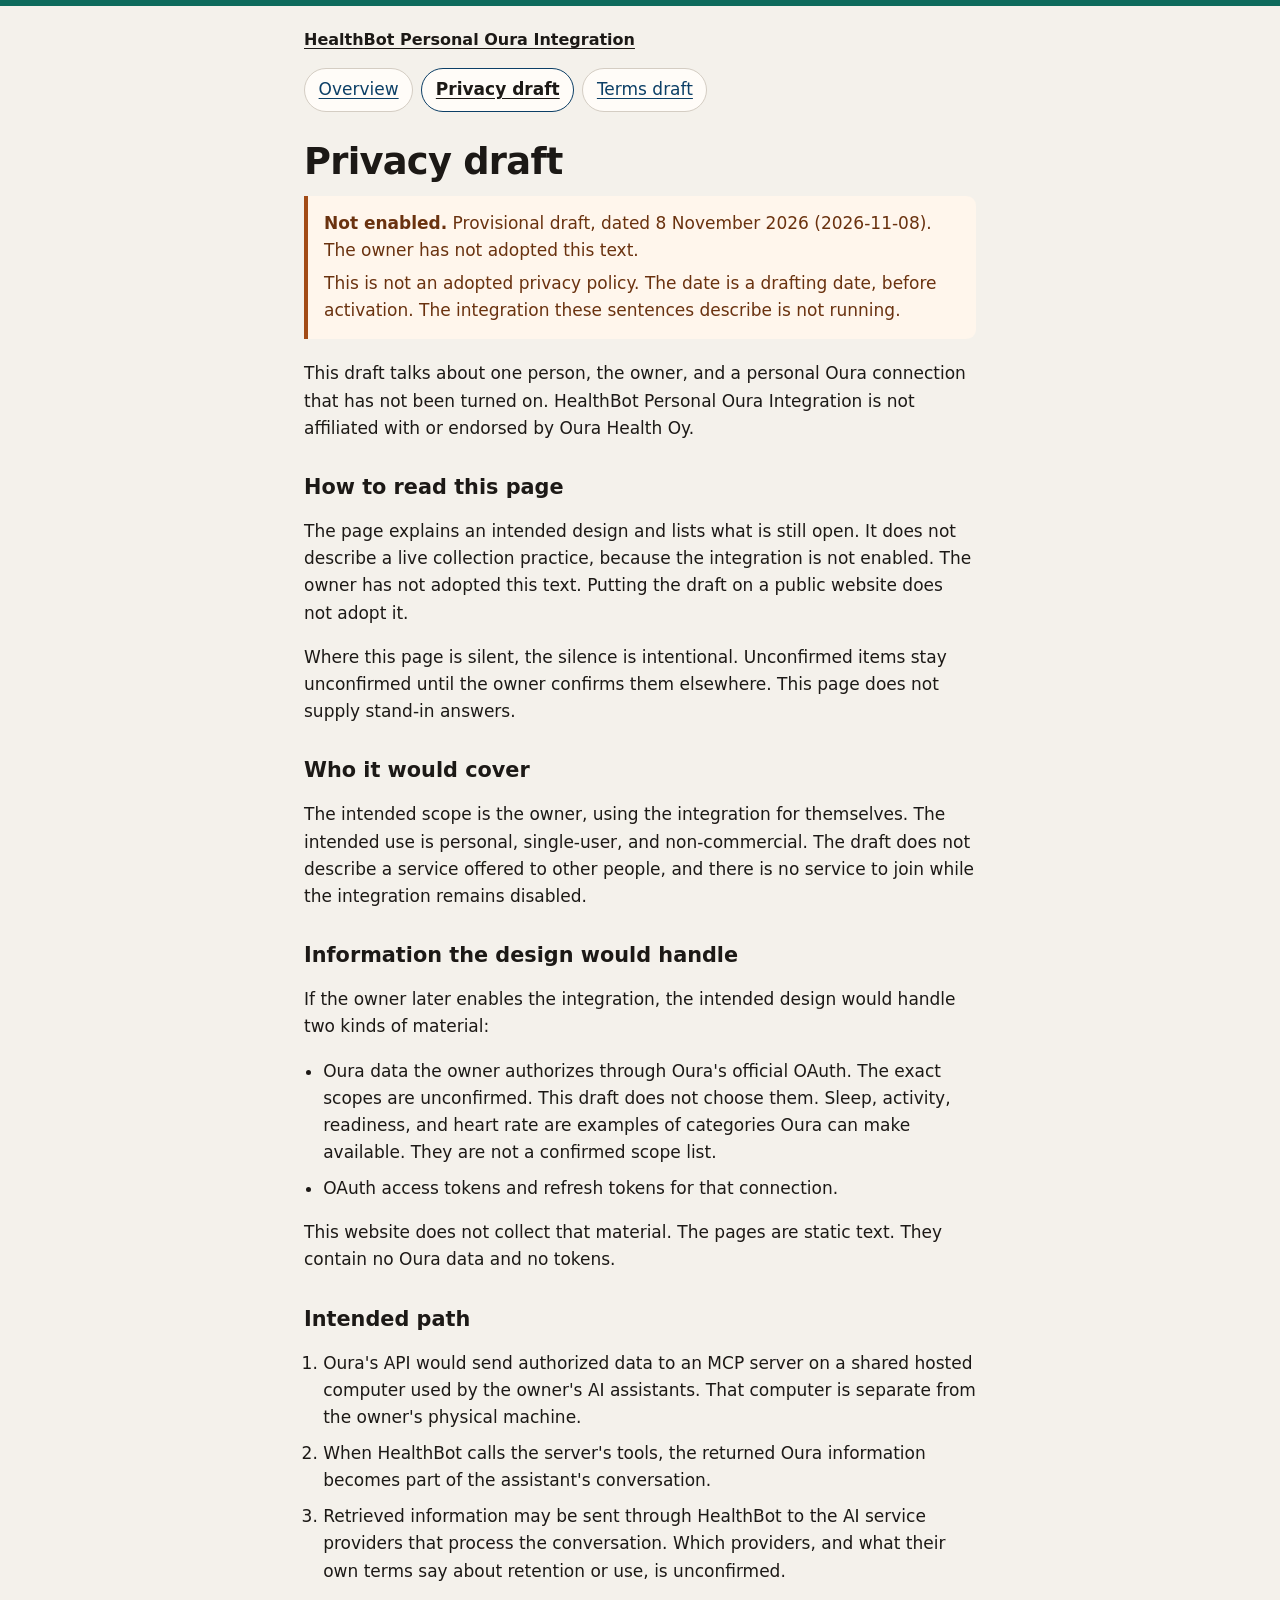
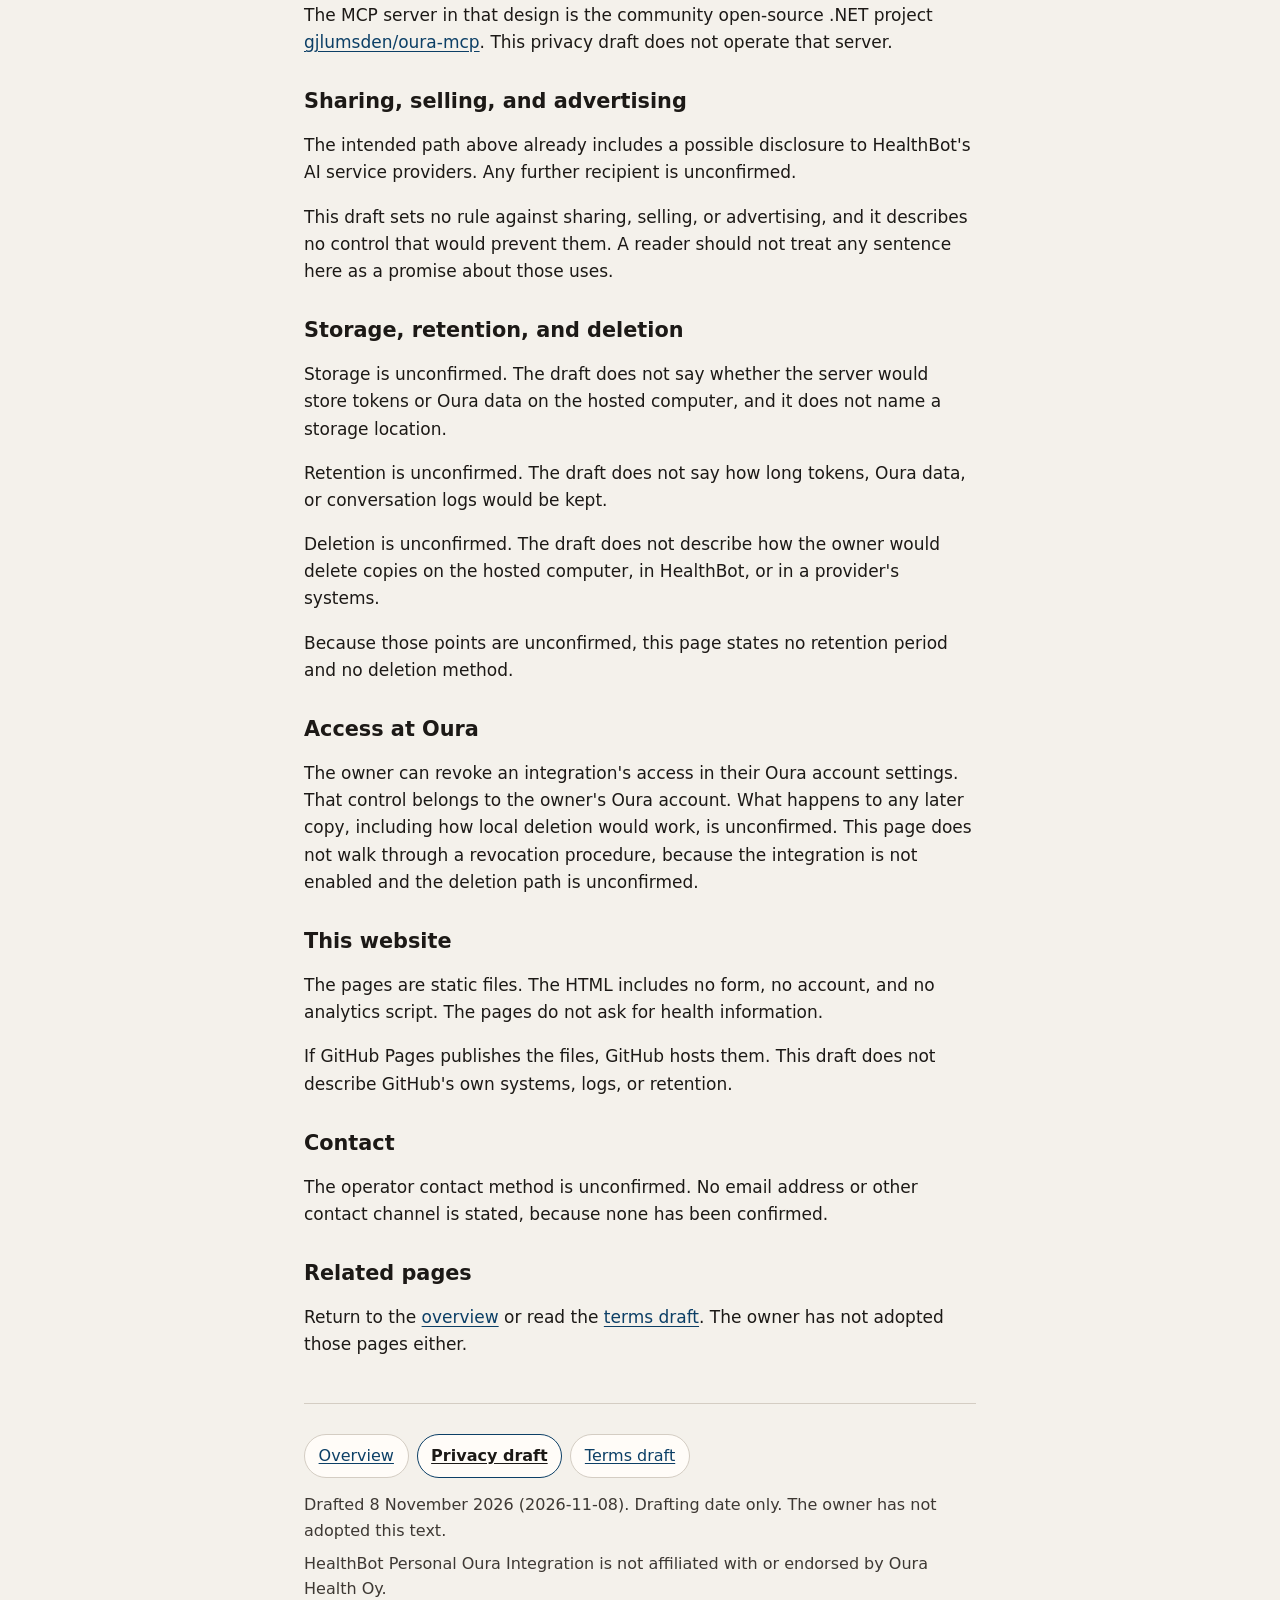
==== docs/privacy/index.html @ 189f6be8 "Add provisional public pages for the Oura integration Publish a static overview, privacy draft, and " ====
<!DOCTYPE html>
<html lang="en">
<head>
  <meta charset="utf-8">
  <meta name="viewport" content="width=device-width, initial-scale=1">
  <meta name="description" content="Provisional privacy draft for HealthBot Personal Oura Integration. The owner has not adopted it. The integration is not enabled.">
  <meta name="color-scheme" content="light dark">
  <title>Privacy draft | HealthBot Personal Oura Integration</title>
  <link rel="stylesheet" href="../site.css">
</head>
<body>
  <a class="skip" href="#content">Skip to content</a>
  <header class="wrap">
    <a class="site-name" href="../">HealthBot Personal Oura Integration</a>
    <nav aria-label="Pages">
      <ul class="nav-list">
        <li><a href="../">Overview</a></li>
        <li><a href="./" aria-current="page">Privacy draft</a></li>
        <li><a href="../terms/">Terms draft</a></li>
      </ul>
    </nav>
  </header>
  <main id="content" class="wrap" tabindex="-1">
    <h1>Privacy draft</h1>
    <div class="banner" role="note">
      <p><strong>Not enabled.</strong> Provisional draft, dated <time datetime="2026-11-08">8 November 2026</time> (2026-11-08). The owner has not adopted this text.</p>
      <p>This is not an adopted privacy policy. The date is a drafting date, before activation. The integration these sentences describe is not running.</p>
    </div>
    <p>This draft talks about one person, the owner, and a personal Oura connection that has not been turned on. HealthBot Personal Oura Integration is not affiliated with or endorsed by Oura Health Oy.</p>

    <h2>How to read this page</h2>
    <p>The page explains an intended design and lists what is still open. It does not describe a live collection practice, because the integration is not enabled. The owner has not adopted this text. Putting the draft on a public website does not adopt it.</p>
    <p>Where this page is silent, the silence is intentional. Unconfirmed items stay unconfirmed until the owner confirms them elsewhere. This page does not supply stand-in answers.</p>

    <h2>Who it would cover</h2>
    <p>The intended scope is the owner, using the integration for themselves. The intended use is personal, single-user, and non-commercial. The draft does not describe a service offered to other people, and there is no service to join while the integration remains disabled.</p>

    <h2>Information the design would handle</h2>
    <p>If the owner later enables the integration, the intended design would handle two kinds of material:</p>
    <ul class="plain-list">
      <li>Oura data the owner authorizes through Oura's official OAuth. The exact scopes are unconfirmed. This draft does not choose them. Sleep, activity, readiness, and heart rate are examples of categories Oura can make available. They are not a confirmed scope list.</li>
      <li>OAuth access tokens and refresh tokens for that connection.</li>
    </ul>
    <p>This website does not collect that material. The pages are static text. They contain no Oura data and no tokens.</p>

    <h2>Intended path</h2>
    <ol class="steps">
      <li>Oura's API would send authorized data to an MCP server on a shared hosted computer used by the owner's AI assistants. That computer is separate from the owner's physical machine.</li>
      <li>When HealthBot calls the server's tools, the returned Oura information becomes part of the assistant's conversation.</li>
      <li>Retrieved information may be sent through HealthBot to the AI service providers that process the conversation. Which providers, and what their own terms say about retention or use, is unconfirmed.</li>
    </ol>
    <p>The MCP server in that design is the community open-source .NET project <a href="https://github.com/gjlumsden/oura-mcp">gjlumsden/oura-mcp</a>. This privacy draft does not operate that server.</p>

    <h2>Sharing, selling, and advertising</h2>
    <p>The intended path above already includes a possible disclosure to HealthBot's AI service providers. Any further recipient is unconfirmed.</p>
    <p>This draft sets no rule against sharing, selling, or advertising, and it describes no control that would prevent them. A reader should not treat any sentence here as a promise about those uses.</p>

    <h2>Storage, retention, and deletion</h2>
    <p>Storage is unconfirmed. The draft does not say whether the server would store tokens or Oura data on the hosted computer, and it does not name a storage location.</p>
    <p>Retention is unconfirmed. The draft does not say how long tokens, Oura data, or conversation logs would be kept.</p>
    <p>Deletion is unconfirmed. The draft does not describe how the owner would delete copies on the hosted computer, in HealthBot, or in a provider's systems.</p>
    <p>Because those points are unconfirmed, this page states no retention period and no deletion method.</p>

    <h2>Access at Oura</h2>
    <p>The owner can revoke an integration's access in their Oura account settings. That control belongs to the owner's Oura account. What happens to any later copy, including how local deletion would work, is unconfirmed. This page does not walk through a revocation procedure, because the integration is not enabled and the deletion path is unconfirmed.</p>

    <h2>This website</h2>
    <p>The pages are static files. The HTML includes no form, no account, and no analytics script. The pages do not ask for health information.</p>
    <p>If GitHub Pages publishes the files, GitHub hosts them. This draft does not describe GitHub's own systems, logs, or retention.</p>

    <h2>Contact</h2>
    <p>The operator contact method is unconfirmed. No email address or other contact channel is stated, because none has been confirmed.</p>

    <h2>Related pages</h2>
    <p>Return to the <a href="../">overview</a> or read the <a href="../terms/">terms draft</a>. The owner has not adopted those pages either.</p>
  </main>
  <footer class="wrap">
    <nav aria-label="Footer">
      <ul class="nav-list">
        <li><a href="../">Overview</a></li>
        <li><a href="./" aria-current="page">Privacy draft</a></li>
        <li><a href="../terms/">Terms draft</a></li>
      </ul>
    </nav>
    <p>Drafted <time datetime="2026-11-08">8 November 2026</time> (2026-11-08). Drafting date only. The owner has not adopted this text.</p>
    <p>HealthBot Personal Oura Integration is not affiliated with or endorsed by Oura Health Oy.</p>
  </footer>
</body>
</html>
---- docs/site.css ----
:root {
  color-scheme: light dark;
  --bg: #f4f1eb;
  --paper: #fffcf8;
  --ink: #1c1916;
  --muted: #3d3833;
  --line: #d4cdc3;
  --accent: #0c3f66;
  --accent-hover: #07283f;
  --visited: #5c2d78;
  --banner-bg: #fff6ec;
  --banner-ink: #6a320f;
  --banner-line: #a24b16;
  --mark: #0e6b5c;
  --focus: #0b5cab;
}

@media (prefers-color-scheme: dark) {
  :root {
    --bg: #12110f;
    --paper: #1c1a17;
    --ink: #f6f2eb;
    --muted: #ddd6cc;
    --line: #3f382f;
    --accent: #9ed0f5;
    --accent-hover: #d2ebfc;
    --visited: #e7c8f8;
    --banner-bg: #2a2118;
    --banner-ink: #f8e6d4;
    --banner-line: #e0a36a;
    --mark: #8fd9c8;
    --focus: #8ec5ff;
  }
}

*,
*::before,
*::after {
  box-sizing: border-box;
}

html {
  scroll-behavior: auto;
}

body {
  margin: 0;
  background: var(--bg);
  color: var(--ink);
  font-family: system-ui, -apple-system, "Segoe UI", Roboto, "Helvetica Neue", Arial, sans-serif;
  font-size: 1.0625rem;
  line-height: 1.6;
  border-top: 6px solid var(--mark);
}

.skip {
  position: absolute;
  left: 0.75rem;
  top: 0.75rem;
  transform: translateY(-200%);
  background: var(--paper);
  color: var(--ink);
  padding: 0.55rem 0.8rem;
  border-radius: 0.4rem;
  z-index: 2;
}

.skip:focus {
  transform: none;
  outline: 3px solid var(--focus);
  outline-offset: 2px;
}

.wrap {
  width: min(42rem, calc(100% - 2rem));
  margin-inline: auto;
}

header.wrap {
  padding-top: 1.25rem;
}

footer.wrap {
  padding-bottom: 3rem;
}

.site-name {
  display: inline-block;
  margin: 0;
  color: var(--ink);
  font-size: 1rem;
  font-weight: 600;
  line-height: 1.4;
  text-decoration: underline;
  text-decoration-thickness: 1px;
  text-underline-offset: 0.18em;
}

.nav-list {
  display: flex;
  flex-wrap: wrap;
  gap: 0.5rem;
  list-style: none;
  margin: 0.9rem 0 0;
  padding: 0;
}

.nav-list a {
  display: inline-flex;
  align-items: center;
  justify-content: center;
  min-height: 2.75rem;
  padding: 0.35rem 0.85rem;
  border: 1px solid var(--line);
  border-radius: 999px;
  background: var(--paper);
  color: var(--accent);
  text-decoration: underline;
  text-underline-offset: 0.15em;
}

.nav-list a[aria-current="page"] {
  border-color: var(--accent);
  color: var(--ink);
  font-weight: 600;
}

h1 {
  margin: 1.75rem 0 0.75rem;
  font-size: clamp(1.75rem, 1.2rem + 2.2vw, 2.3rem);
  line-height: 1.2;
  letter-spacing: -0.02em;
  text-wrap: balance;
}

h2 {
  margin: 2rem 0 0.55rem;
  font-size: 1.3rem;
  line-height: 1.3;
}

p,
li,
dd {
  max-width: 65ch;
}

a {
  color: var(--accent);
  text-underline-offset: 0.15em;
  overflow-wrap: anywhere;
}

a:visited {
  color: var(--visited);
}

a:hover {
  color: var(--accent-hover);
}

a:focus-visible {
  outline: 3px solid var(--focus);
  outline-offset: 3px;
}

.banner {
  margin: 0 0 1.35rem;
  padding: 0.9rem 1rem;
  border-left: 4px solid var(--banner-line);
  border-radius: 0 0.6rem 0.6rem 0;
  background: var(--banner-bg);
  color: var(--banner-ink);
}

.banner p {
  margin: 0.35rem 0 0;
}

.banner p:first-child {
  margin-top: 0;
}

.steps,
.plain-list {
  padding-left: 1.2rem;
}

.steps li,
.plain-list li {
  margin: 0.55rem 0;
}

.facts {
  margin: 0.4rem 0 0;
}

.facts div {
  padding: 0.8rem 0;
  border-top: 1px solid var(--line);
}

.facts dt {
  font-weight: 600;
}

.facts dd {
  margin: 0.25rem 0 0;
  color: var(--muted);
}

footer {
  margin-top: 2.75rem;
  padding-top: 1rem;
  border-top: 1px solid var(--line);
  color: var(--muted);
  font-size: 1rem;
}

footer p {
  margin: 0.45rem 0;
}

footer .nav-list {
  margin-bottom: 0.9rem;
}

@media (max-width: 40rem) {
  .wrap {
    width: min(42rem, calc(100% - 1.5rem));
  }

  header.wrap {
    padding-top: 1rem;
  }

  h1 {
    font-size: 1.75rem;
  }

  .nav-list li {
    flex: 1 1 100%;
  }

  .nav-list a {
    width: 100%;
  }
}

@media print {
  body {
    border-top: 0;
    background: #fff;
    color: #000;
  }

  .skip,
  .nav-list {
    display: none;
  }

  a {
    color: #000;
  }
}
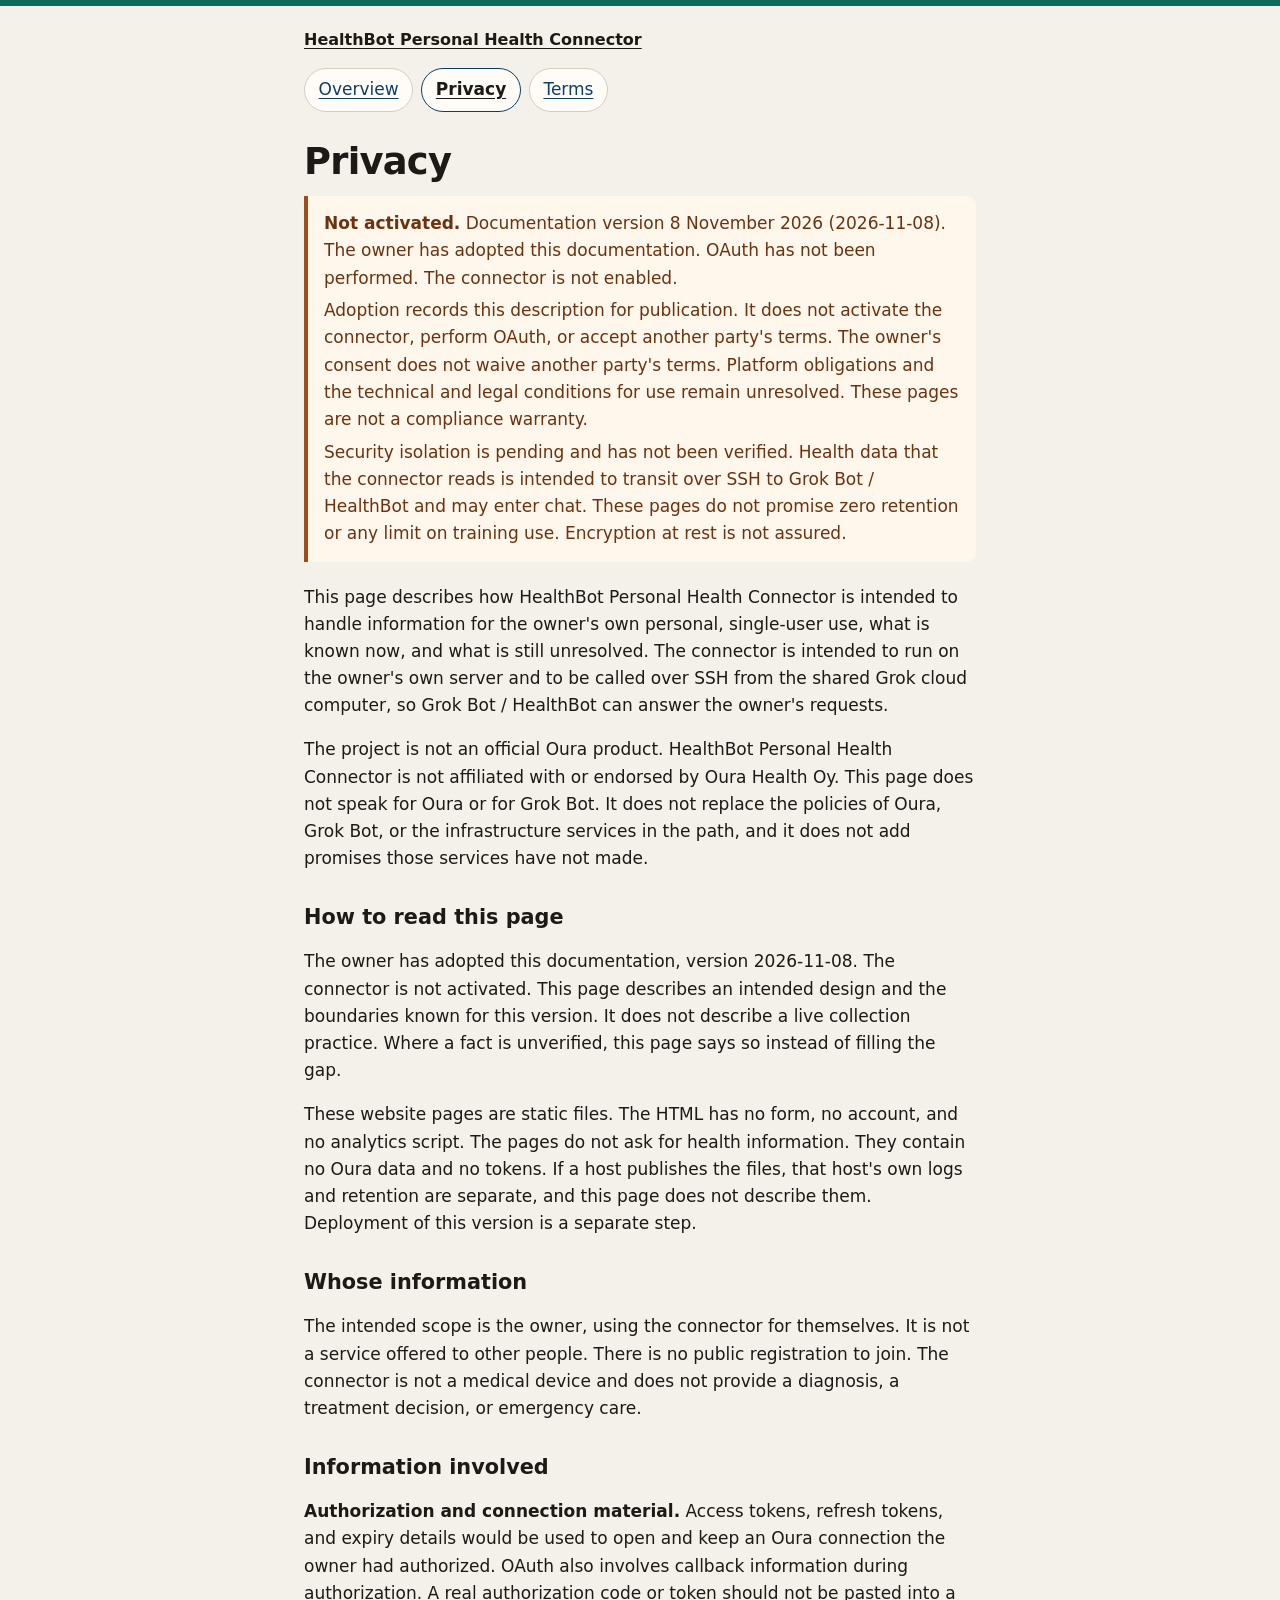
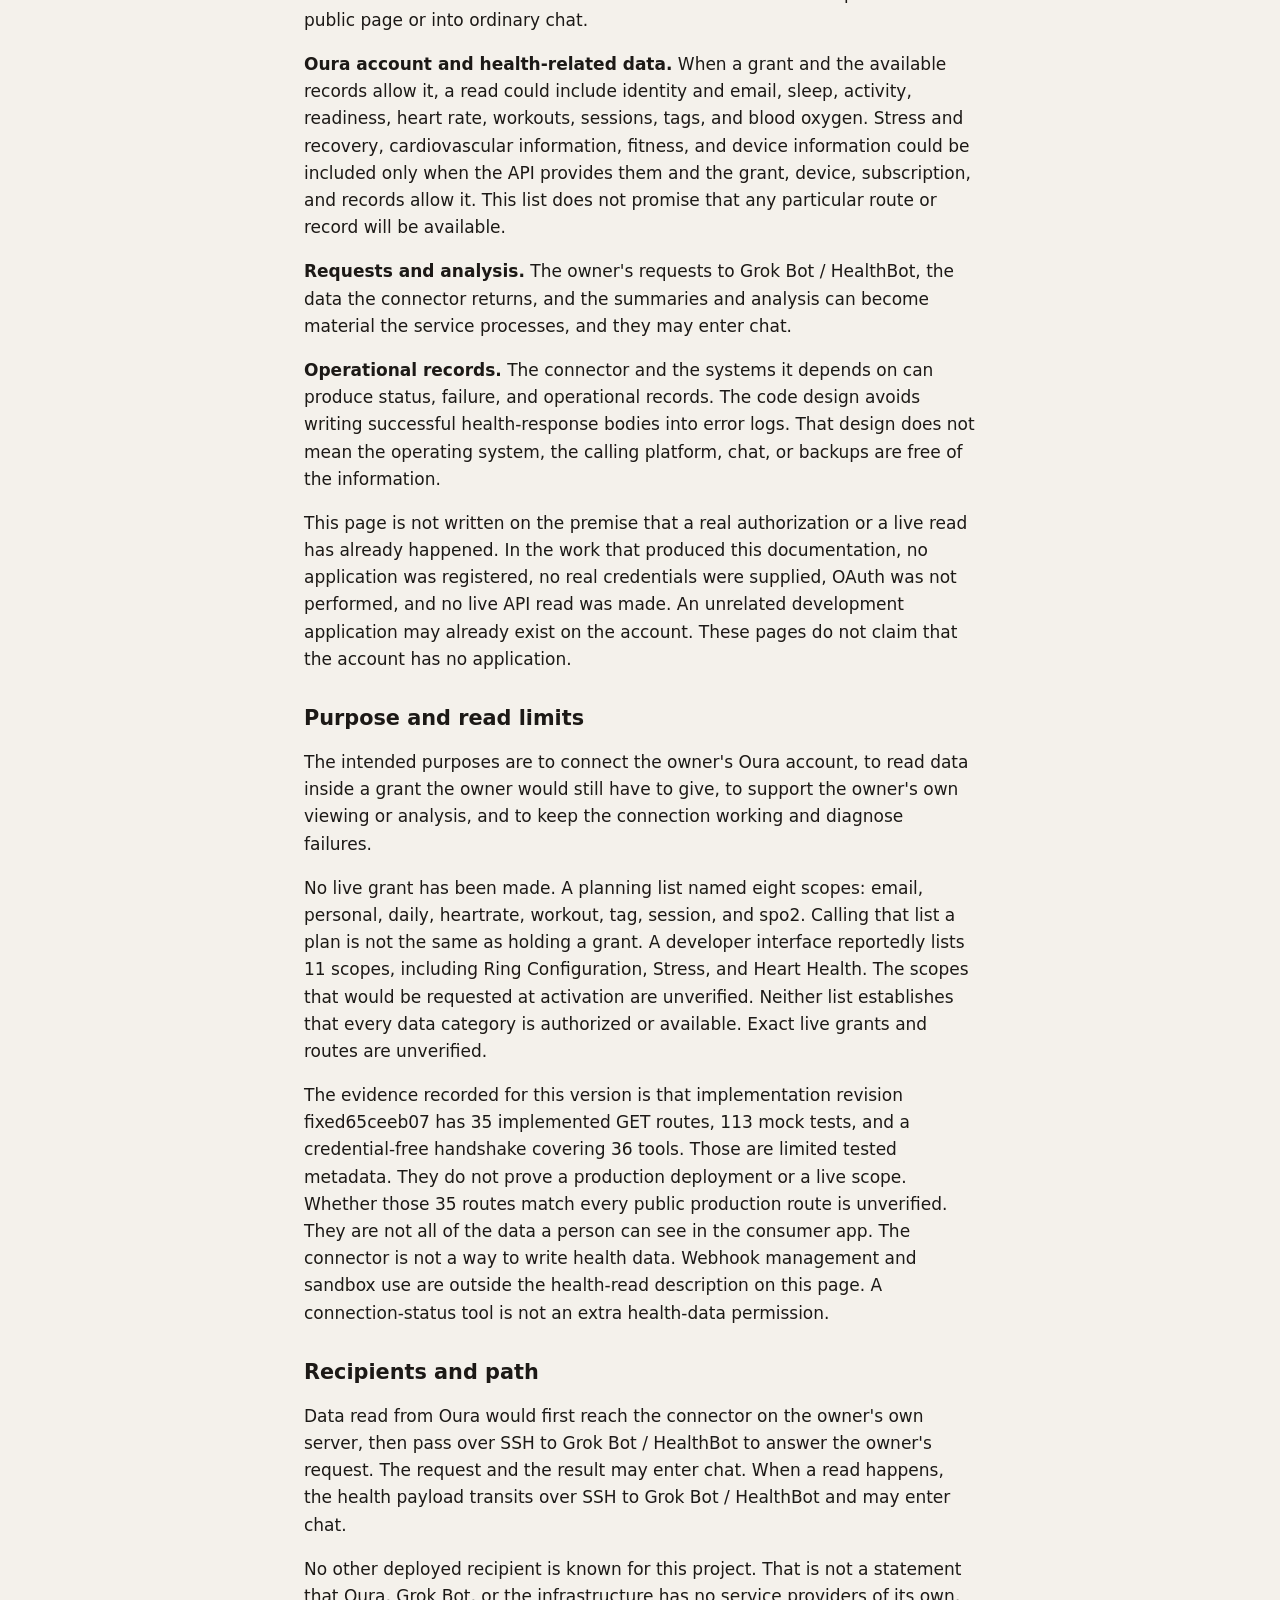
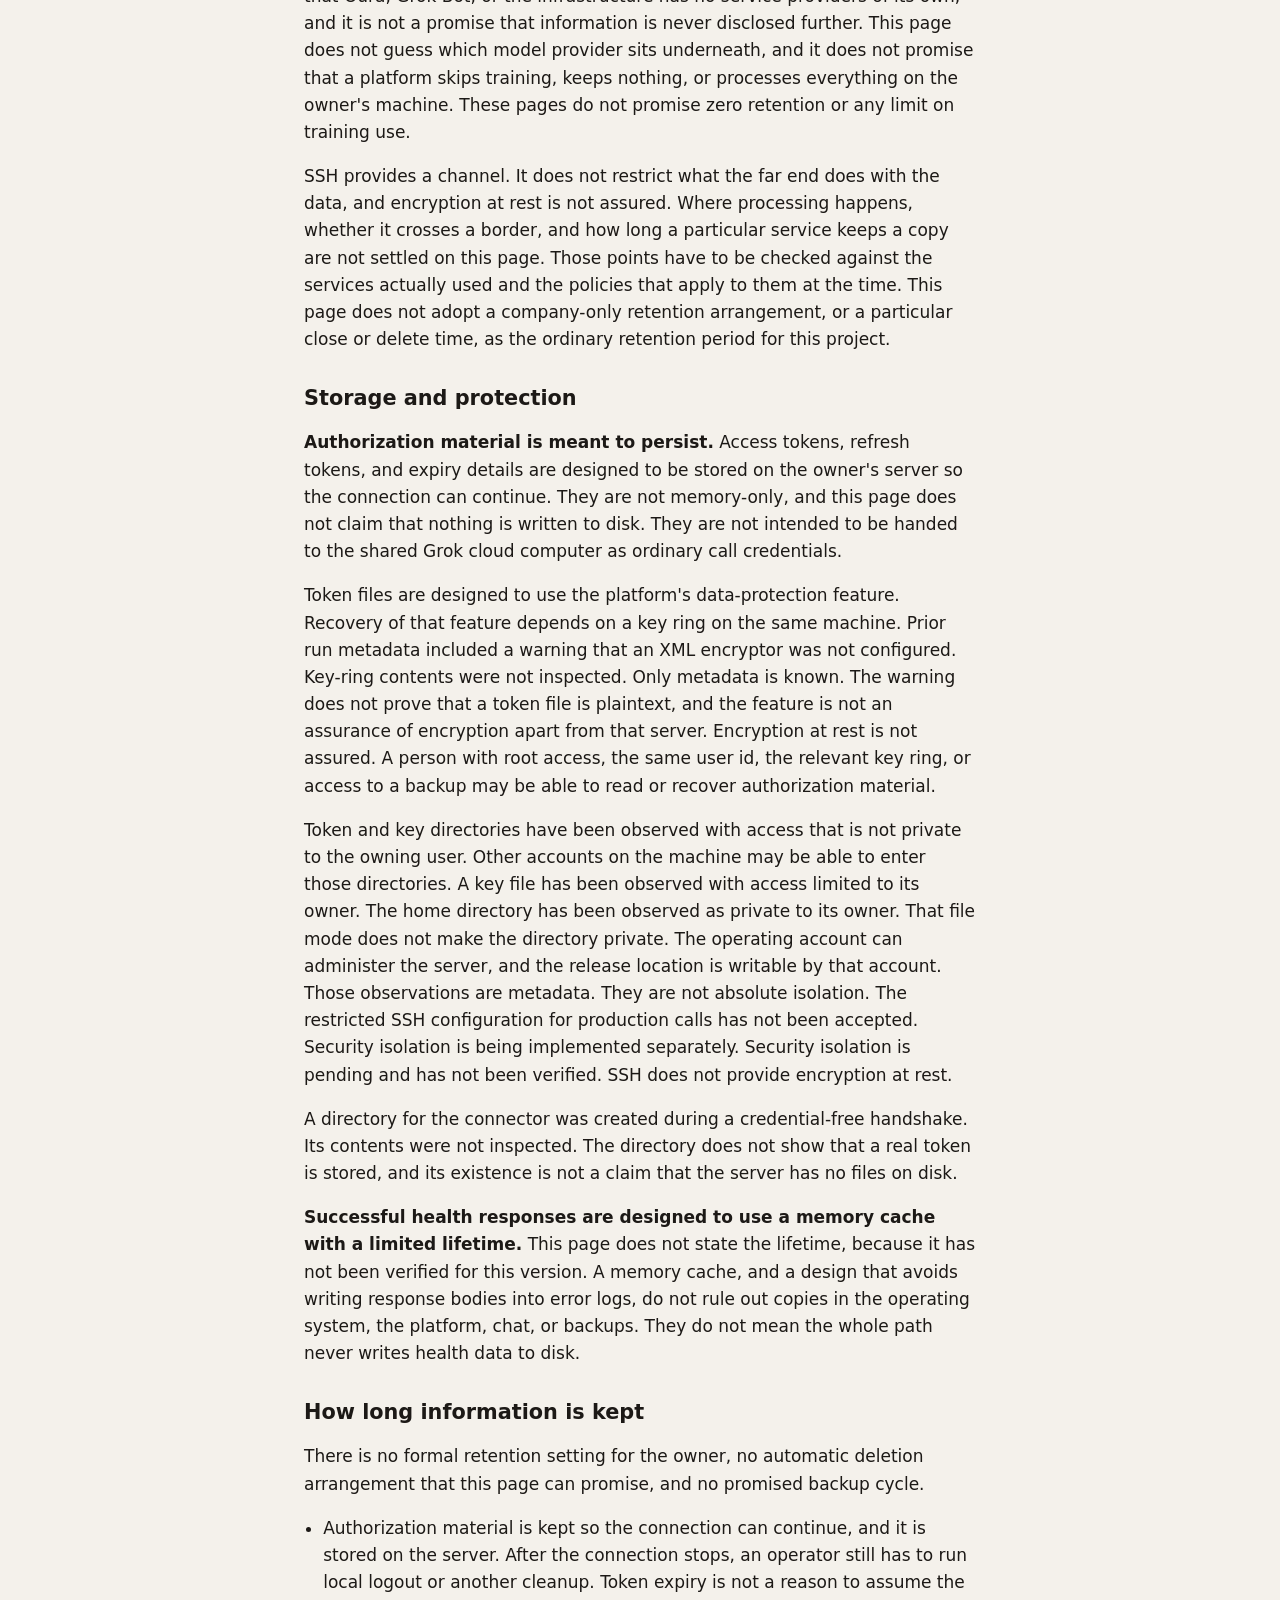
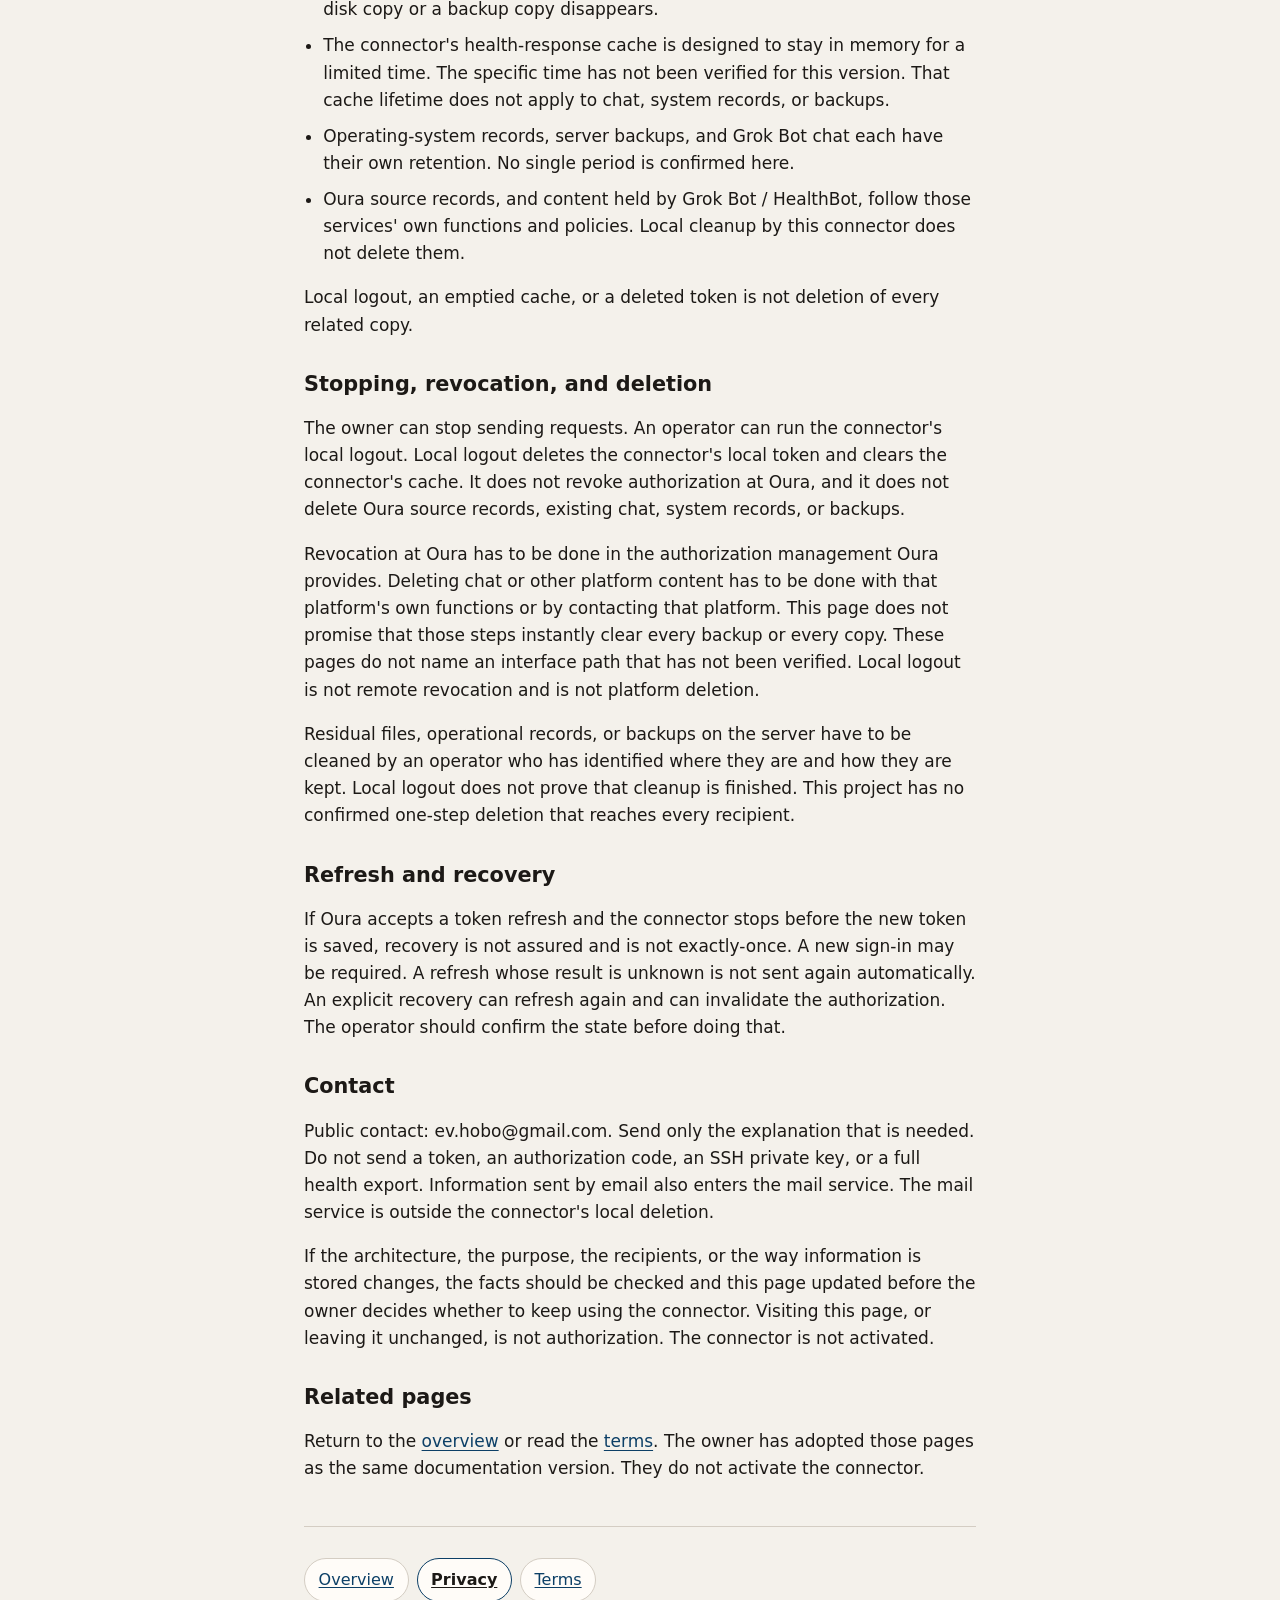
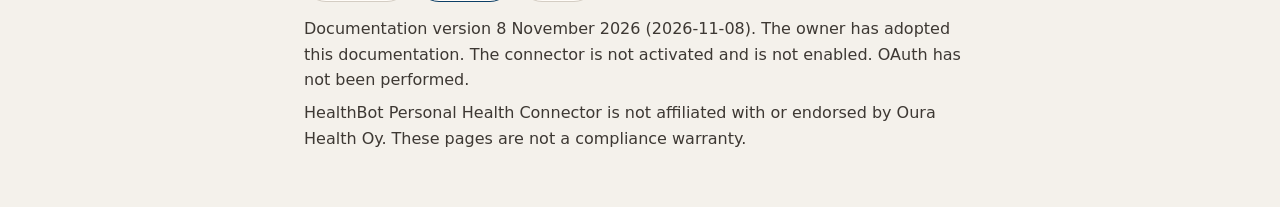
==== commit d491a3a1: "Adopt public connector documentation version 2026-11-08 Replace the unadopted draft with the owner's" ====
--- a/docs/privacy/index.html
+++ b/docs/privacy/index.html
@@ -3,87 +3,99 @@
 <head>
   <meta charset="utf-8">
   <meta name="viewport" content="width=device-width, initial-scale=1">
-  <meta name="description" content="Provisional privacy draft for HealthBot Personal Oura Integration. The owner has not adopted it. The integration is not enabled.">
+  <meta name="description" content="Privacy documentation, version 2026-11-08, for HealthBot Personal Health Connector. Adopted by the owner. The connector is not activated.">
   <meta name="color-scheme" content="light dark">
-  <title>Privacy draft | HealthBot Personal Oura Integration</title>
+  <title>Privacy | HealthBot Personal Health Connector</title>
   <link rel="stylesheet" href="../site.css">
 </head>
 <body>
   <a class="skip" href="#content">Skip to content</a>
   <header class="wrap">
-    <a class="site-name" href="../">HealthBot Personal Oura Integration</a>
+    <a class="site-name" href="../">HealthBot Personal Health Connector</a>
     <nav aria-label="Pages">
       <ul class="nav-list">
         <li><a href="../">Overview</a></li>
-        <li><a href="./" aria-current="page">Privacy draft</a></li>
-        <li><a href="../terms/">Terms draft</a></li>
+        <li><a href="./" aria-current="page">Privacy</a></li>
+        <li><a href="../terms/">Terms</a></li>
       </ul>
     </nav>
   </header>
   <main id="content" class="wrap" tabindex="-1">
-    <h1>Privacy draft</h1>
+    <h1>Privacy</h1>
     <div class="banner" role="note">
-      <p><strong>Not enabled.</strong> Provisional draft, dated <time datetime="2026-11-08">8 November 2026</time> (2026-11-08). The owner has not adopted this text.</p>
-      <p>This is not an adopted privacy policy. The date is a drafting date, before activation. The integration these sentences describe is not running.</p>
+      <p><strong>Not activated.</strong> Documentation version <time datetime="2026-11-08">8 November 2026</time> (2026-11-08). The owner has adopted this documentation. OAuth has not been performed. The connector is not enabled.</p>
+      <p>Adoption records this description for publication. It does not activate the connector, perform OAuth, or accept another party's terms. The owner's consent does not waive another party's terms. Platform obligations and the technical and legal conditions for use remain unresolved. These pages are not a compliance warranty.</p>
+      <p>Security isolation is pending and has not been verified. Health data that the connector reads is intended to transit over SSH to Grok Bot / HealthBot and may enter chat. These pages do not promise zero retention or any limit on training use. Encryption at rest is not assured.</p>
     </div>
-    <p>This draft talks about one person, the owner, and a personal Oura connection that has not been turned on. HealthBot Personal Oura Integration is not affiliated with or endorsed by Oura Health Oy.</p>
+    <p>This page describes how HealthBot Personal Health Connector is intended to handle information for the owner's own personal, single-user use, what is known now, and what is still unresolved. The connector is intended to run on the owner's own server and to be called over SSH from the shared Grok cloud computer, so Grok Bot / HealthBot can answer the owner's requests.</p>
+    <p>The project is not an official Oura product. HealthBot Personal Health Connector is not affiliated with or endorsed by Oura Health Oy. This page does not speak for Oura or for Grok Bot. It does not replace the policies of Oura, Grok Bot, or the infrastructure services in the path, and it does not add promises those services have not made.</p>
 
     <h2>How to read this page</h2>
-    <p>The page explains an intended design and lists what is still open. It does not describe a live collection practice, because the integration is not enabled. The owner has not adopted this text. Putting the draft on a public website does not adopt it.</p>
-    <p>Where this page is silent, the silence is intentional. Unconfirmed items stay unconfirmed until the owner confirms them elsewhere. This page does not supply stand-in answers.</p>
+    <p>The owner has adopted this documentation, version 2026-11-08. The connector is not activated. This page describes an intended design and the boundaries known for this version. It does not describe a live collection practice. Where a fact is unverified, this page says so instead of filling the gap.</p>
+    <p>These website pages are static files. The HTML has no form, no account, and no analytics script. The pages do not ask for health information. They contain no Oura data and no tokens. If a host publishes the files, that host's own logs and retention are separate, and this page does not describe them. Deployment of this version is a separate step.</p>
 
-    <h2>Who it would cover</h2>
-    <p>The intended scope is the owner, using the integration for themselves. The intended use is personal, single-user, and non-commercial. The draft does not describe a service offered to other people, and there is no service to join while the integration remains disabled.</p>
+    <h2>Whose information</h2>
+    <p>The intended scope is the owner, using the connector for themselves. It is not a service offered to other people. There is no public registration to join. The connector is not a medical device and does not provide a diagnosis, a treatment decision, or emergency care.</p>
 
-    <h2>Information the design would handle</h2>
-    <p>If the owner later enables the integration, the intended design would handle two kinds of material:</p>
+    <h2>Information involved</h2>
+    <p><strong>Authorization and connection material.</strong> Access tokens, refresh tokens, and expiry details would be used to open and keep an Oura connection the owner had authorized. OAuth also involves callback information during authorization. A real authorization code or token should not be pasted into a public page or into ordinary chat.</p>
+    <p><strong>Oura account and health-related data.</strong> When a grant and the available records allow it, a read could include identity and email, sleep, activity, readiness, heart rate, workouts, sessions, tags, and blood oxygen. Stress and recovery, cardiovascular information, fitness, and device information could be included only when the API provides them and the grant, device, subscription, and records allow it. This list does not promise that any particular route or record will be available.</p>
+    <p><strong>Requests and analysis.</strong> The owner's requests to Grok Bot / HealthBot, the data the connector returns, and the summaries and analysis can become material the service processes, and they may enter chat.</p>
+    <p><strong>Operational records.</strong> The connector and the systems it depends on can produce status, failure, and operational records. The code design avoids writing successful health-response bodies into error logs. That design does not mean the operating system, the calling platform, chat, or backups are free of the information.</p>
+    <p>This page is not written on the premise that a real authorization or a live read has already happened. In the work that produced this documentation, no application was registered, no real credentials were supplied, OAuth was not performed, and no live API read was made. An unrelated development application may already exist on the account. These pages do not claim that the account has no application.</p>
+
+    <h2>Purpose and read limits</h2>
+    <p>The intended purposes are to connect the owner's Oura account, to read data inside a grant the owner would still have to give, to support the owner's own viewing or analysis, and to keep the connection working and diagnose failures.</p>
+    <p>No live grant has been made. A planning list named eight scopes: email, personal, daily, heartrate, workout, tag, session, and spo2. Calling that list a plan is not the same as holding a grant. A developer interface reportedly lists 11 scopes, including Ring Configuration, Stress, and Heart Health. The scopes that would be requested at activation are unverified. Neither list establishes that every data category is authorized or available. Exact live grants and routes are unverified.</p>
+    <p>The evidence recorded for this version is that implementation revision fixed65ceeb07 has 35 implemented GET routes, 113 mock tests, and a credential-free handshake covering 36 tools. Those are limited tested metadata. They do not prove a production deployment or a live scope. Whether those 35 routes match every public production route is unverified. They are not all of the data a person can see in the consumer app. The connector is not a way to write health data. Webhook management and sandbox use are outside the health-read description on this page. A connection-status tool is not an extra health-data permission.</p>
+
+    <h2>Recipients and path</h2>
+    <p>Data read from Oura would first reach the connector on the owner's own server, then pass over SSH to Grok Bot / HealthBot to answer the owner's request. The request and the result may enter chat. When a read happens, the health payload transits over SSH to Grok Bot / HealthBot and may enter chat.</p>
+    <p>No other deployed recipient is known for this project. That is not a statement that Oura, Grok Bot, or the infrastructure has no service providers of its own, and it is not a promise that information is never disclosed further. This page does not guess which model provider sits underneath, and it does not promise that a platform skips training, keeps nothing, or processes everything on the owner's machine. These pages do not promise zero retention or any limit on training use.</p>
+    <p>SSH provides a channel. It does not restrict what the far end does with the data, and encryption at rest is not assured. Where processing happens, whether it crosses a border, and how long a particular service keeps a copy are not settled on this page. Those points have to be checked against the services actually used and the policies that apply to them at the time. This page does not adopt a company-only retention arrangement, or a particular close or delete time, as the ordinary retention period for this project.</p>
+
+    <h2>Storage and protection</h2>
+    <p><strong>Authorization material is meant to persist.</strong> Access tokens, refresh tokens, and expiry details are designed to be stored on the owner's server so the connection can continue. They are not memory-only, and this page does not claim that nothing is written to disk. They are not intended to be handed to the shared Grok cloud computer as ordinary call credentials.</p>
+    <p>Token files are designed to use the platform's data-protection feature. Recovery of that feature depends on a key ring on the same machine. Prior run metadata included a warning that an XML encryptor was not configured. Key-ring contents were not inspected. Only metadata is known. The warning does not prove that a token file is plaintext, and the feature is not an assurance of encryption apart from that server. Encryption at rest is not assured. A person with root access, the same user id, the relevant key ring, or access to a backup may be able to read or recover authorization material.</p>
+    <p>Token and key directories have been observed with access that is not private to the owning user. Other accounts on the machine may be able to enter those directories. A key file has been observed with access limited to its owner. The home directory has been observed as private to its owner. That file mode does not make the directory private. The operating account can administer the server, and the release location is writable by that account. Those observations are metadata. They are not absolute isolation. The restricted SSH configuration for production calls has not been accepted. Security isolation is being implemented separately. Security isolation is pending and has not been verified. SSH does not provide encryption at rest.</p>
+    <p>A directory for the connector was created during a credential-free handshake. Its contents were not inspected. The directory does not show that a real token is stored, and its existence is not a claim that the server has no files on disk.</p>
+    <p><strong>Successful health responses are designed to use a memory cache with a limited lifetime.</strong> This page does not state the lifetime, because it has not been verified for this version. A memory cache, and a design that avoids writing response bodies into error logs, do not rule out copies in the operating system, the platform, chat, or backups. They do not mean the whole path never writes health data to disk.</p>
+
+    <h2>How long information is kept</h2>
+    <p>There is no formal retention setting for the owner, no automatic deletion arrangement that this page can promise, and no promised backup cycle.</p>
     <ul class="plain-list">
-      <li>Oura data the owner authorizes through Oura's official OAuth. The exact scopes are unconfirmed. This draft does not choose them. Sleep, activity, readiness, and heart rate are examples of categories Oura can make available. They are not a confirmed scope list.</li>
-      <li>OAuth access tokens and refresh tokens for that connection.</li>
+      <li>Authorization material is kept so the connection can continue, and it is stored on the server. After the connection stops, an operator still has to run local logout or another cleanup. Token expiry is not a reason to assume the disk copy or a backup copy disappears.</li>
+      <li>The connector's health-response cache is designed to stay in memory for a limited time. The specific time has not been verified for this version. That cache lifetime does not apply to chat, system records, or backups.</li>
+      <li>Operating-system records, server backups, and Grok Bot chat each have their own retention. No single period is confirmed here.</li>
+      <li>Oura source records, and content held by Grok Bot / HealthBot, follow those services' own functions and policies. Local cleanup by this connector does not delete them.</li>
     </ul>
-    <p>This website does not collect that material. The pages are static text. They contain no Oura data and no tokens.</p>
+    <p>Local logout, an emptied cache, or a deleted token is not deletion of every related copy.</p>
 
-    <h2>Intended path</h2>
-    <ol class="steps">
-      <li>Oura's API would send authorized data to an MCP server on a shared hosted computer used by the owner's AI assistants. That computer is separate from the owner's physical machine.</li>
-      <li>When HealthBot calls the server's tools, the returned Oura information becomes part of the assistant's conversation.</li>
-      <li>Retrieved information may be sent through HealthBot to the AI service providers that process the conversation. Which providers, and what their own terms say about retention or use, is unconfirmed.</li>
-    </ol>
-    <p>The MCP server in that design is the community open-source .NET project <a href="https://github.com/gjlumsden/oura-mcp">gjlumsden/oura-mcp</a>. This privacy draft does not operate that server.</p>
+    <h2>Stopping, revocation, and deletion</h2>
+    <p>The owner can stop sending requests. An operator can run the connector's local logout. Local logout deletes the connector's local token and clears the connector's cache. It does not revoke authorization at Oura, and it does not delete Oura source records, existing chat, system records, or backups.</p>
+    <p>Revocation at Oura has to be done in the authorization management Oura provides. Deleting chat or other platform content has to be done with that platform's own functions or by contacting that platform. This page does not promise that those steps instantly clear every backup or every copy. These pages do not name an interface path that has not been verified. Local logout is not remote revocation and is not platform deletion.</p>
+    <p>Residual files, operational records, or backups on the server have to be cleaned by an operator who has identified where they are and how they are kept. Local logout does not prove that cleanup is finished. This project has no confirmed one-step deletion that reaches every recipient.</p>
 
-    <h2>Sharing, selling, and advertising</h2>
-    <p>The intended path above already includes a possible disclosure to HealthBot's AI service providers. Any further recipient is unconfirmed.</p>
-    <p>This draft sets no rule against sharing, selling, or advertising, and it describes no control that would prevent them. A reader should not treat any sentence here as a promise about those uses.</p>
-
-    <h2>Storage, retention, and deletion</h2>
-    <p>Storage is unconfirmed. The draft does not say whether the server would store tokens or Oura data on the hosted computer, and it does not name a storage location.</p>
-    <p>Retention is unconfirmed. The draft does not say how long tokens, Oura data, or conversation logs would be kept.</p>
-    <p>Deletion is unconfirmed. The draft does not describe how the owner would delete copies on the hosted computer, in HealthBot, or in a provider's systems.</p>
-    <p>Because those points are unconfirmed, this page states no retention period and no deletion method.</p>
-
-    <h2>Access at Oura</h2>
-    <p>The owner can revoke an integration's access in their Oura account settings. That control belongs to the owner's Oura account. What happens to any later copy, including how local deletion would work, is unconfirmed. This page does not walk through a revocation procedure, because the integration is not enabled and the deletion path is unconfirmed.</p>
-
-    <h2>This website</h2>
-    <p>The pages are static files. The HTML includes no form, no account, and no analytics script. The pages do not ask for health information.</p>
-    <p>If GitHub Pages publishes the files, GitHub hosts them. This draft does not describe GitHub's own systems, logs, or retention.</p>
+    <h2>Refresh and recovery</h2>
+    <p>If Oura accepts a token refresh and the connector stops before the new token is saved, recovery is not assured and is not exactly-once. A new sign-in may be required. A refresh whose result is unknown is not sent again automatically. An explicit recovery can refresh again and can invalidate the authorization. The operator should confirm the state before doing that.</p>
 
     <h2>Contact</h2>
-    <p>The operator contact method is unconfirmed. No email address or other contact channel is stated, because none has been confirmed.</p>
+    <p>Public contact: ev.hobo@gmail.com. Send only the explanation that is needed. Do not send a token, an authorization code, an SSH private key, or a full health export. Information sent by email also enters the mail service. The mail service is outside the connector's local deletion.</p>
+    <p>If the architecture, the purpose, the recipients, or the way information is stored changes, the facts should be checked and this page updated before the owner decides whether to keep using the connector. Visiting this page, or leaving it unchanged, is not authorization. The connector is not activated.</p>
 
     <h2>Related pages</h2>
-    <p>Return to the <a href="../">overview</a> or read the <a href="../terms/">terms draft</a>. The owner has not adopted those pages either.</p>
+    <p>Return to the <a href="../">overview</a> or read the <a href="../terms/">terms</a>. The owner has adopted those pages as the same documentation version. They do not activate the connector.</p>
   </main>
   <footer class="wrap">
     <nav aria-label="Footer">
       <ul class="nav-list">
         <li><a href="../">Overview</a></li>
-        <li><a href="./" aria-current="page">Privacy draft</a></li>
-        <li><a href="../terms/">Terms draft</a></li>
+        <li><a href="./" aria-current="page">Privacy</a></li>
+        <li><a href="../terms/">Terms</a></li>
       </ul>
     </nav>
-    <p>Drafted <time datetime="2026-11-08">8 November 2026</time> (2026-11-08). Drafting date only. The owner has not adopted this text.</p>
-    <p>HealthBot Personal Oura Integration is not affiliated with or endorsed by Oura Health Oy.</p>
+    <p>Documentation version <time datetime="2026-11-08">8 November 2026</time> (2026-11-08). The owner has adopted this documentation. The connector is not activated and is not enabled. OAuth has not been performed.</p>
+    <p>HealthBot Personal Health Connector is not affiliated with or endorsed by Oura Health Oy. These pages are not a compliance warranty.</p>
   </footer>
 </body>
 </html>
